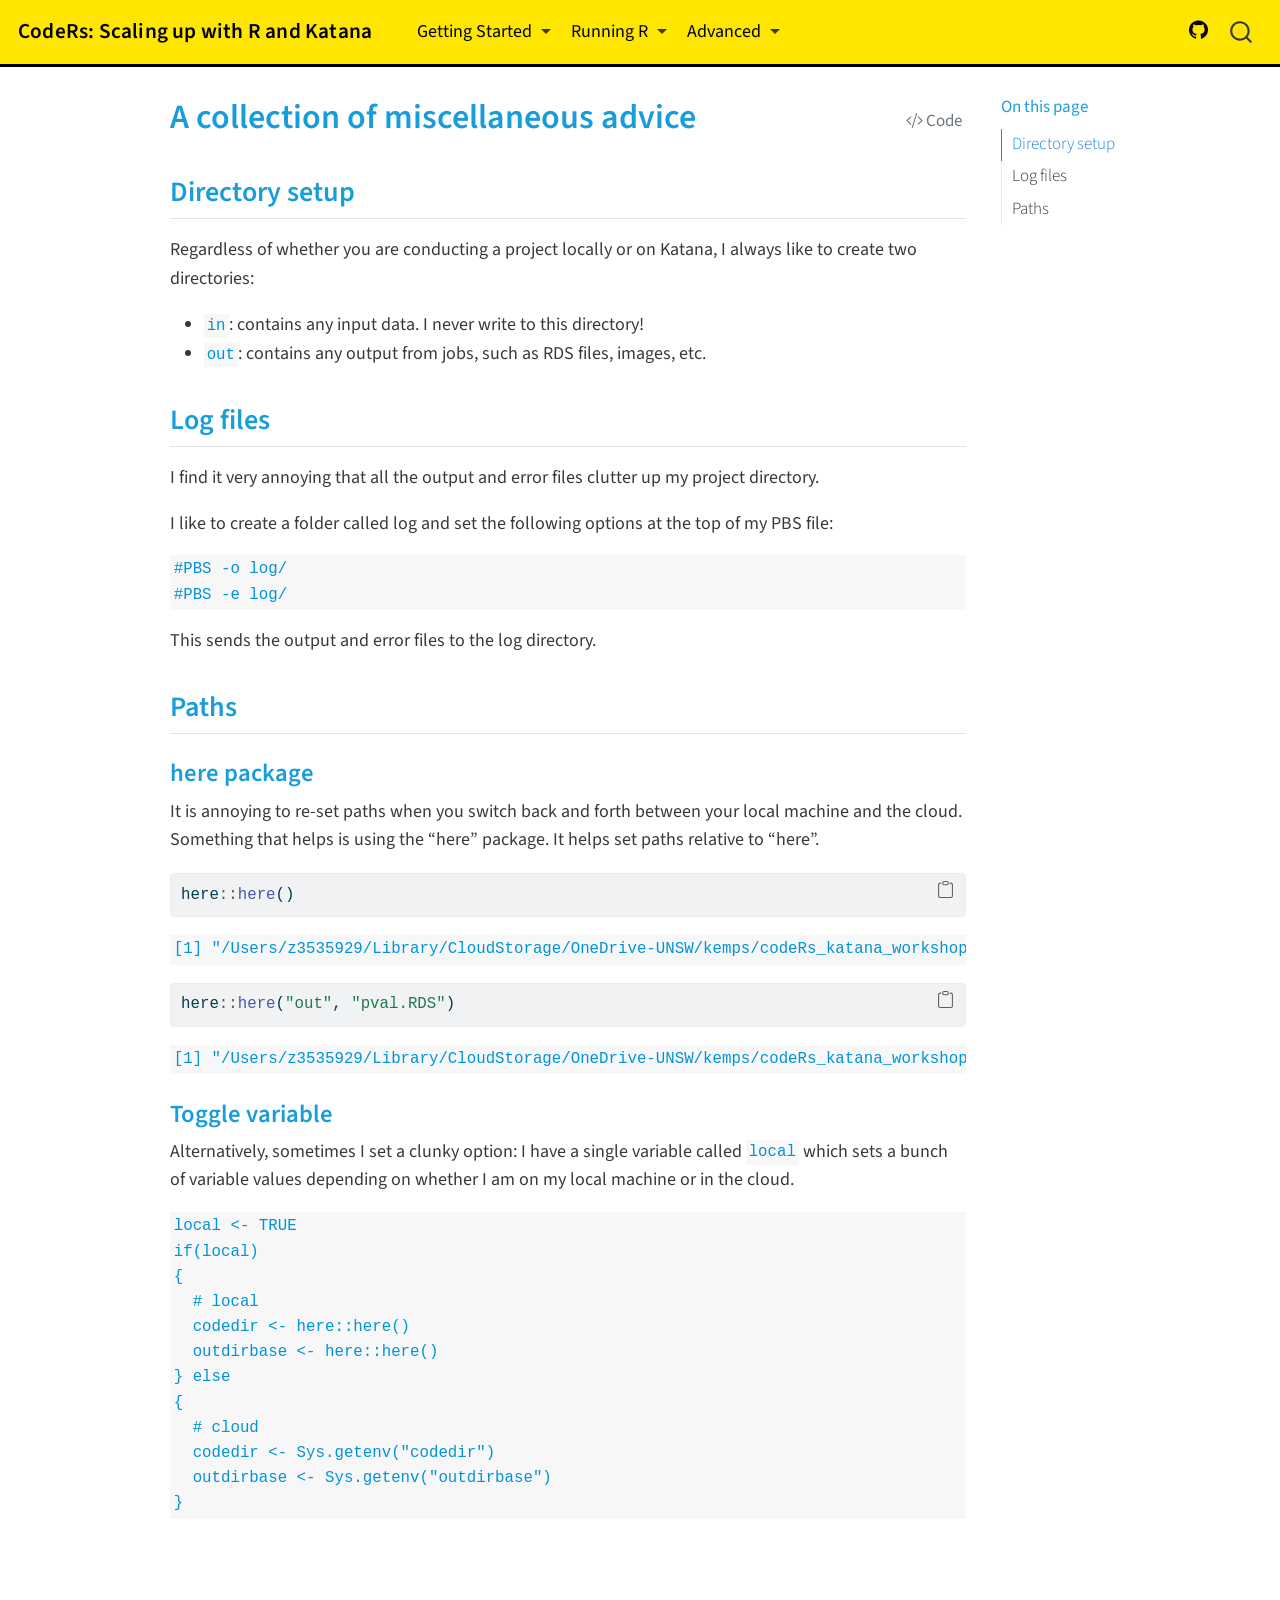
==== docs/advanced/advice.html @ c66d455f "update html pages" ====
<!DOCTYPE html>
<html xmlns="http://www.w3.org/1999/xhtml" lang="en" xml:lang="en"><head>

<meta charset="utf-8">
<meta name="generator" content="quarto-1.3.450">

<meta name="viewport" content="width=device-width, initial-scale=1.0, user-scalable=yes">


<title>CodeRs: Scaling up with R and Katana - A collection of miscellaneous advice</title>
<style>
code{white-space: pre-wrap;}
span.smallcaps{font-variant: small-caps;}
div.columns{display: flex; gap: min(4vw, 1.5em);}
div.column{flex: auto; overflow-x: auto;}
div.hanging-indent{margin-left: 1.5em; text-indent: -1.5em;}
ul.task-list{list-style: none;}
ul.task-list li input[type="checkbox"] {
  width: 0.8em;
  margin: 0 0.8em 0.2em -1em; /* quarto-specific, see https://github.com/quarto-dev/quarto-cli/issues/4556 */ 
  vertical-align: middle;
}
/* CSS for syntax highlighting */
pre > code.sourceCode { white-space: pre; position: relative; }
pre > code.sourceCode > span { display: inline-block; line-height: 1.25; }
pre > code.sourceCode > span:empty { height: 1.2em; }
.sourceCode { overflow: visible; }
code.sourceCode > span { color: inherit; text-decoration: inherit; }
div.sourceCode { margin: 1em 0; }
pre.sourceCode { margin: 0; }
@media screen {
div.sourceCode { overflow: auto; }
}
@media print {
pre > code.sourceCode { white-space: pre-wrap; }
pre > code.sourceCode > span { text-indent: -5em; padding-left: 5em; }
}
pre.numberSource code
  { counter-reset: source-line 0; }
pre.numberSource code > span
  { position: relative; left: -4em; counter-increment: source-line; }
pre.numberSource code > span > a:first-child::before
  { content: counter(source-line);
    position: relative; left: -1em; text-align: right; vertical-align: baseline;
    border: none; display: inline-block;
    -webkit-touch-callout: none; -webkit-user-select: none;
    -khtml-user-select: none; -moz-user-select: none;
    -ms-user-select: none; user-select: none;
    padding: 0 4px; width: 4em;
  }
pre.numberSource { margin-left: 3em;  padding-left: 4px; }
div.sourceCode
  {   }
@media screen {
pre > code.sourceCode > span > a:first-child::before { text-decoration: underline; }
}
</style>


<script src="../site_libs/quarto-nav/quarto-nav.js"></script>
<script src="../site_libs/quarto-nav/headroom.min.js"></script>
<script src="../site_libs/clipboard/clipboard.min.js"></script>
<script src="../site_libs/quarto-search/autocomplete.umd.js"></script>
<script src="../site_libs/quarto-search/fuse.min.js"></script>
<script src="../site_libs/quarto-search/quarto-search.js"></script>
<meta name="quarto:offset" content="../">
<script src="../site_libs/quarto-html/quarto.js"></script>
<script src="../site_libs/quarto-html/popper.min.js"></script>
<script src="../site_libs/quarto-html/tippy.umd.min.js"></script>
<script src="../site_libs/quarto-html/anchor.min.js"></script>
<link href="../site_libs/quarto-html/tippy.css" rel="stylesheet">
<link href="../site_libs/quarto-html/quarto-syntax-highlighting.css" rel="stylesheet" id="quarto-text-highlighting-styles">
<script src="../site_libs/bootstrap/bootstrap.min.js"></script>
<link href="../site_libs/bootstrap/bootstrap-icons.css" rel="stylesheet">
<link href="../site_libs/bootstrap/bootstrap.min.css" rel="stylesheet" id="quarto-bootstrap" data-mode="light">
<script id="quarto-search-options" type="application/json">{
  "location": "navbar",
  "copy-button": false,
  "collapse-after": 3,
  "panel-placement": "end",
  "type": "overlay",
  "limit": 20,
  "language": {
    "search-no-results-text": "No results",
    "search-matching-documents-text": "matching documents",
    "search-copy-link-title": "Copy link to search",
    "search-hide-matches-text": "Hide additional matches",
    "search-more-match-text": "more match in this document",
    "search-more-matches-text": "more matches in this document",
    "search-clear-button-title": "Clear",
    "search-detached-cancel-button-title": "Cancel",
    "search-submit-button-title": "Submit",
    "search-label": "Search"
  }
}</script>


<link rel="stylesheet" href="../styles.css">
</head>

<body class="nav-fixed">

<div id="quarto-search-results"></div>
  <header id="quarto-header" class="headroom fixed-top">
    <nav class="navbar navbar-expand-lg navbar-dark ">
      <div class="navbar-container container-fluid">
      <div class="navbar-brand-container">
    <a class="navbar-brand" href="../index.html">
    <span class="navbar-title">CodeRs: Scaling up with R and Katana</span>
    </a>
  </div>
            <div id="quarto-search" class="" title="Search"></div>
          <button class="navbar-toggler" type="button" data-bs-toggle="collapse" data-bs-target="#navbarCollapse" aria-controls="navbarCollapse" aria-expanded="false" aria-label="Toggle navigation" onclick="if (window.quartoToggleHeadroom) { window.quartoToggleHeadroom(); }">
  <span class="navbar-toggler-icon"></span>
</button>
          <div class="collapse navbar-collapse" id="navbarCollapse">
            <ul class="navbar-nav navbar-nav-scroll me-auto">
  <li class="nav-item dropdown ">
    <a class="nav-link dropdown-toggle" href="#" id="nav-menu-getting-started" role="button" data-bs-toggle="dropdown" aria-expanded="false" rel="" target="">
 <span class="menu-text">Getting Started</span>
    </a>
    <ul class="dropdown-menu" aria-labelledby="nav-menu-getting-started">    
        <li>
    <a class="dropdown-item" href="../getting_started/login.html" rel="" target="">
 <span class="dropdown-text">Logging in</span></a>
  </li>  
        <li>
    <a class="dropdown-item" href="../getting_started/commands.html" rel="" target="">
 <span class="dropdown-text">Shell commands</span></a>
  </li>  
        <li>
    <a class="dropdown-item" href="../getting_started/transfer.html" rel="" target="">
 <span class="dropdown-text">Transferring files</span></a>
  </li>  
    </ul>
  </li>
  <li class="nav-item dropdown ">
    <a class="nav-link dropdown-toggle" href="#" id="nav-menu-running-r" role="button" data-bs-toggle="dropdown" aria-expanded="false" rel="" target="">
 <span class="menu-text">Running R</span>
    </a>
    <ul class="dropdown-menu" aria-labelledby="nav-menu-running-r">    
        <li>
    <a class="dropdown-item" href="../running_r/interactive.html" rel="" target="">
 <span class="dropdown-text">Interactive R session</span></a>
  </li>  
        <li>
    <a class="dropdown-item" href="../running_r/job.html" rel="" target="">
 <span class="dropdown-text">Running a job</span></a>
  </li>  
    </ul>
  </li>
  <li class="nav-item dropdown ">
    <a class="nav-link dropdown-toggle" href="#" id="nav-menu-advanced" role="button" data-bs-toggle="dropdown" aria-expanded="false" rel="" target="">
 <span class="menu-text">Advanced</span>
    </a>
    <ul class="dropdown-menu" aria-labelledby="nav-menu-advanced">    
        <li>
    <a class="dropdown-item" href="../advanced/environment.html" rel="" target="">
 <span class="dropdown-text">Passing values</span></a>
  </li>  
        <li>
    <a class="dropdown-item" href="../advanced/loops.html" rel="" target="">
 <span class="dropdown-text">Loops</span></a>
  </li>  
    </ul>
  </li>
</ul>
            <ul class="navbar-nav navbar-nav-scroll ms-auto">
  <li class="nav-item compact">
    <a class="nav-link" href="https://github.com/kristenbhunter/codeRs_katana_workshop" rel="" target=""><i class="bi bi-github" role="img" aria-label="GitHub">
</i> 
 <span class="menu-text"></span></a>
  </li>  
</ul>
            <div class="quarto-navbar-tools">
</div>
          </div> <!-- /navcollapse -->
      </div> <!-- /container-fluid -->
    </nav>
</header>
<!-- content -->
<div id="quarto-content" class="quarto-container page-columns page-rows-contents page-layout-article page-navbar">
<!-- sidebar -->
<!-- margin-sidebar -->
    <div id="quarto-margin-sidebar" class="sidebar margin-sidebar">
        <nav id="TOC" role="doc-toc" class="toc-active">
    <h2 id="toc-title">On this page</h2>
   
  <ul>
  <li><a href="#directory-setup" id="toc-directory-setup" class="nav-link active" data-scroll-target="#directory-setup">Directory setup</a></li>
  <li><a href="#log-files" id="toc-log-files" class="nav-link" data-scroll-target="#log-files">Log files</a></li>
  <li><a href="#paths" id="toc-paths" class="nav-link" data-scroll-target="#paths">Paths</a>
  <ul class="collapse">
  <li><a href="#here-package" id="toc-here-package" class="nav-link" data-scroll-target="#here-package">here package</a></li>
  <li><a href="#toggle-variable" id="toc-toggle-variable" class="nav-link" data-scroll-target="#toggle-variable">Toggle variable</a></li>
  </ul></li>
  </ul>
</nav>
    </div>
<!-- main -->
<main class="content" id="quarto-document-content">

<header id="title-block-header" class="quarto-title-block default">
<div class="quarto-title">
<div class="quarto-title-block"><div><h1 class="title">A collection of miscellaneous advice</h1><button type="button" class="btn code-tools-button" id="quarto-code-tools-source"><i class="bi"></i> Code</button></div></div>
</div>



<div class="quarto-title-meta">

    
  
    
  </div>
  

</header>

<section id="directory-setup" class="level2">
<h2 class="anchored" data-anchor-id="directory-setup">Directory setup</h2>
<p>Regardless of whether you are conducting a project locally or on Katana, I always like to create two directories:</p>
<ul>
<li><code>in</code>: contains any input data. I never write to this directory!</li>
<li><code>out</code>: contains any output from jobs, such as RDS files, images, etc.</li>
</ul>
</section>
<section id="log-files" class="level2">
<h2 class="anchored" data-anchor-id="log-files">Log files</h2>
<p>I find it very annoying that all the output and error files clutter up my project directory.</p>
<p>I like to create a folder called log and set the following options at the top of my PBS file:</p>
<pre><code>#PBS -o log/
#PBS -e log/</code></pre>
<p>This sends the output and error files to the log directory.</p>
</section>
<section id="paths" class="level2">
<h2 class="anchored" data-anchor-id="paths">Paths</h2>
<section id="here-package" class="level3">
<h3 class="anchored" data-anchor-id="here-package">here package</h3>
<p>It is annoying to re-set paths when you switch back and forth between your local machine and the cloud. Something that helps is using the “here” package. It helps set paths relative to “here”.</p>
<div class="cell">
<div class="sourceCode cell-code" id="cb2"><pre class="sourceCode r code-with-copy"><code class="sourceCode r"><span id="cb2-1"><a href="#cb2-1" aria-hidden="true" tabindex="-1"></a>here<span class="sc">::</span><span class="fu">here</span>()</span></code><button title="Copy to Clipboard" class="code-copy-button"><i class="bi"></i></button></pre></div>
<div class="cell-output cell-output-stdout">
<pre><code>[1] "/Users/z3535929/Library/CloudStorage/OneDrive-UNSW/kemps/codeRs_katana_workshop"</code></pre>
</div>
</div>
<div class="cell">
<div class="sourceCode cell-code" id="cb4"><pre class="sourceCode r code-with-copy"><code class="sourceCode r"><span id="cb4-1"><a href="#cb4-1" aria-hidden="true" tabindex="-1"></a>here<span class="sc">::</span><span class="fu">here</span>(<span class="st">"out"</span>, <span class="st">"pval.RDS"</span>)</span></code><button title="Copy to Clipboard" class="code-copy-button"><i class="bi"></i></button></pre></div>
<div class="cell-output cell-output-stdout">
<pre><code>[1] "/Users/z3535929/Library/CloudStorage/OneDrive-UNSW/kemps/codeRs_katana_workshop/out/pval.RDS"</code></pre>
</div>
</div>
</section>
<section id="toggle-variable" class="level3">
<h3 class="anchored" data-anchor-id="toggle-variable">Toggle variable</h3>
<p>Alternatively, sometimes I set a clunky option: I have a single variable called <code>local</code> which sets a bunch of variable values depending on whether I am on my local machine or in the cloud.</p>
<pre><code>local &lt;- TRUE
if(local)
{
  # local
  codedir &lt;- here::here()
  outdirbase &lt;- here::here()
} else
{
  # cloud
  codedir &lt;- Sys.getenv("codedir")
  outdirbase &lt;- Sys.getenv("outdirbase")
}</code></pre>


<!-- -->

</section>
</section>

</main> <!-- /main -->
<script id="quarto-html-after-body" type="application/javascript">
window.document.addEventListener("DOMContentLoaded", function (event) {
  const toggleBodyColorMode = (bsSheetEl) => {
    const mode = bsSheetEl.getAttribute("data-mode");
    const bodyEl = window.document.querySelector("body");
    if (mode === "dark") {
      bodyEl.classList.add("quarto-dark");
      bodyEl.classList.remove("quarto-light");
    } else {
      bodyEl.classList.add("quarto-light");
      bodyEl.classList.remove("quarto-dark");
    }
  }
  const toggleBodyColorPrimary = () => {
    const bsSheetEl = window.document.querySelector("link#quarto-bootstrap");
    if (bsSheetEl) {
      toggleBodyColorMode(bsSheetEl);
    }
  }
  toggleBodyColorPrimary();  
  const icon = "";
  const anchorJS = new window.AnchorJS();
  anchorJS.options = {
    placement: 'right',
    icon: icon
  };
  anchorJS.add('.anchored');
  const isCodeAnnotation = (el) => {
    for (const clz of el.classList) {
      if (clz.startsWith('code-annotation-')) {                     
        return true;
      }
    }
    return false;
  }
  const clipboard = new window.ClipboardJS('.code-copy-button', {
    text: function(trigger) {
      const codeEl = trigger.previousElementSibling.cloneNode(true);
      for (const childEl of codeEl.children) {
        if (isCodeAnnotation(childEl)) {
          childEl.remove();
        }
      }
      return codeEl.innerText;
    }
  });
  clipboard.on('success', function(e) {
    // button target
    const button = e.trigger;
    // don't keep focus
    button.blur();
    // flash "checked"
    button.classList.add('code-copy-button-checked');
    var currentTitle = button.getAttribute("title");
    button.setAttribute("title", "Copied!");
    let tooltip;
    if (window.bootstrap) {
      button.setAttribute("data-bs-toggle", "tooltip");
      button.setAttribute("data-bs-placement", "left");
      button.setAttribute("data-bs-title", "Copied!");
      tooltip = new bootstrap.Tooltip(button, 
        { trigger: "manual", 
          customClass: "code-copy-button-tooltip",
          offset: [0, -8]});
      tooltip.show();    
    }
    setTimeout(function() {
      if (tooltip) {
        tooltip.hide();
        button.removeAttribute("data-bs-title");
        button.removeAttribute("data-bs-toggle");
        button.removeAttribute("data-bs-placement");
      }
      button.setAttribute("title", currentTitle);
      button.classList.remove('code-copy-button-checked');
    }, 1000);
    // clear code selection
    e.clearSelection();
  });
  const viewSource = window.document.getElementById('quarto-view-source') ||
                     window.document.getElementById('quarto-code-tools-source');
  if (viewSource) {
    const sourceUrl = viewSource.getAttribute("data-quarto-source-url");
    viewSource.addEventListener("click", function(e) {
      if (sourceUrl) {
        // rstudio viewer pane
        if (/\bcapabilities=\b/.test(window.location)) {
          window.open(sourceUrl);
        } else {
          window.location.href = sourceUrl;
        }
      } else {
        const modal = new bootstrap.Modal(document.getElementById('quarto-embedded-source-code-modal'));
        modal.show();
      }
      return false;
    });
  }
  function toggleCodeHandler(show) {
    return function(e) {
      const detailsSrc = window.document.querySelectorAll(".cell > details > .sourceCode");
      for (let i=0; i<detailsSrc.length; i++) {
        const details = detailsSrc[i].parentElement;
        if (show) {
          details.open = true;
        } else {
          details.removeAttribute("open");
        }
      }
      const cellCodeDivs = window.document.querySelectorAll(".cell > .sourceCode");
      const fromCls = show ? "hidden" : "unhidden";
      const toCls = show ? "unhidden" : "hidden";
      for (let i=0; i<cellCodeDivs.length; i++) {
        const codeDiv = cellCodeDivs[i];
        if (codeDiv.classList.contains(fromCls)) {
          codeDiv.classList.remove(fromCls);
          codeDiv.classList.add(toCls);
        } 
      }
      return false;
    }
  }
  const hideAllCode = window.document.getElementById("quarto-hide-all-code");
  if (hideAllCode) {
    hideAllCode.addEventListener("click", toggleCodeHandler(false));
  }
  const showAllCode = window.document.getElementById("quarto-show-all-code");
  if (showAllCode) {
    showAllCode.addEventListener("click", toggleCodeHandler(true));
  }
  function tippyHover(el, contentFn) {
    const config = {
      allowHTML: true,
      content: contentFn,
      maxWidth: 500,
      delay: 100,
      arrow: false,
      appendTo: function(el) {
          return el.parentElement;
      },
      interactive: true,
      interactiveBorder: 10,
      theme: 'quarto',
      placement: 'bottom-start'
    };
    window.tippy(el, config); 
  }
  const noterefs = window.document.querySelectorAll('a[role="doc-noteref"]');
  for (var i=0; i<noterefs.length; i++) {
    const ref = noterefs[i];
    tippyHover(ref, function() {
      // use id or data attribute instead here
      let href = ref.getAttribute('data-footnote-href') || ref.getAttribute('href');
      try { href = new URL(href).hash; } catch {}
      const id = href.replace(/^#\/?/, "");
      const note = window.document.getElementById(id);
      return note.innerHTML;
    });
  }
      let selectedAnnoteEl;
      const selectorForAnnotation = ( cell, annotation) => {
        let cellAttr = 'data-code-cell="' + cell + '"';
        let lineAttr = 'data-code-annotation="' +  annotation + '"';
        const selector = 'span[' + cellAttr + '][' + lineAttr + ']';
        return selector;
      }
      const selectCodeLines = (annoteEl) => {
        const doc = window.document;
        const targetCell = annoteEl.getAttribute("data-target-cell");
        const targetAnnotation = annoteEl.getAttribute("data-target-annotation");
        const annoteSpan = window.document.querySelector(selectorForAnnotation(targetCell, targetAnnotation));
        const lines = annoteSpan.getAttribute("data-code-lines").split(",");
        const lineIds = lines.map((line) => {
          return targetCell + "-" + line;
        })
        let top = null;
        let height = null;
        let parent = null;
        if (lineIds.length > 0) {
            //compute the position of the single el (top and bottom and make a div)
            const el = window.document.getElementById(lineIds[0]);
            top = el.offsetTop;
            height = el.offsetHeight;
            parent = el.parentElement.parentElement;
          if (lineIds.length > 1) {
            const lastEl = window.document.getElementById(lineIds[lineIds.length - 1]);
            const bottom = lastEl.offsetTop + lastEl.offsetHeight;
            height = bottom - top;
          }
          if (top !== null && height !== null && parent !== null) {
            // cook up a div (if necessary) and position it 
            let div = window.document.getElementById("code-annotation-line-highlight");
            if (div === null) {
              div = window.document.createElement("div");
              div.setAttribute("id", "code-annotation-line-highlight");
              div.style.position = 'absolute';
              parent.appendChild(div);
            }
            div.style.top = top - 2 + "px";
            div.style.height = height + 4 + "px";
            let gutterDiv = window.document.getElementById("code-annotation-line-highlight-gutter");
            if (gutterDiv === null) {
              gutterDiv = window.document.createElement("div");
              gutterDiv.setAttribute("id", "code-annotation-line-highlight-gutter");
              gutterDiv.style.position = 'absolute';
              const codeCell = window.document.getElementById(targetCell);
              const gutter = codeCell.querySelector('.code-annotation-gutter');
              gutter.appendChild(gutterDiv);
            }
            gutterDiv.style.top = top - 2 + "px";
            gutterDiv.style.height = height + 4 + "px";
          }
          selectedAnnoteEl = annoteEl;
        }
      };
      const unselectCodeLines = () => {
        const elementsIds = ["code-annotation-line-highlight", "code-annotation-line-highlight-gutter"];
        elementsIds.forEach((elId) => {
          const div = window.document.getElementById(elId);
          if (div) {
            div.remove();
          }
        });
        selectedAnnoteEl = undefined;
      };
      // Attach click handler to the DT
      const annoteDls = window.document.querySelectorAll('dt[data-target-cell]');
      for (const annoteDlNode of annoteDls) {
        annoteDlNode.addEventListener('click', (event) => {
          const clickedEl = event.target;
          if (clickedEl !== selectedAnnoteEl) {
            unselectCodeLines();
            const activeEl = window.document.querySelector('dt[data-target-cell].code-annotation-active');
            if (activeEl) {
              activeEl.classList.remove('code-annotation-active');
            }
            selectCodeLines(clickedEl);
            clickedEl.classList.add('code-annotation-active');
          } else {
            // Unselect the line
            unselectCodeLines();
            clickedEl.classList.remove('code-annotation-active');
          }
        });
      }
  const findCites = (el) => {
    const parentEl = el.parentElement;
    if (parentEl) {
      const cites = parentEl.dataset.cites;
      if (cites) {
        return {
          el,
          cites: cites.split(' ')
        };
      } else {
        return findCites(el.parentElement)
      }
    } else {
      return undefined;
    }
  };
  var bibliorefs = window.document.querySelectorAll('a[role="doc-biblioref"]');
  for (var i=0; i<bibliorefs.length; i++) {
    const ref = bibliorefs[i];
    const citeInfo = findCites(ref);
    if (citeInfo) {
      tippyHover(citeInfo.el, function() {
        var popup = window.document.createElement('div');
        citeInfo.cites.forEach(function(cite) {
          var citeDiv = window.document.createElement('div');
          citeDiv.classList.add('hanging-indent');
          citeDiv.classList.add('csl-entry');
          var biblioDiv = window.document.getElementById('ref-' + cite);
          if (biblioDiv) {
            citeDiv.innerHTML = biblioDiv.innerHTML;
          }
          popup.appendChild(citeDiv);
        });
        return popup.innerHTML;
      });
    }
  }
});
</script><div class="modal fade" id="quarto-embedded-source-code-modal" tabindex="-1" aria-labelledby="quarto-embedded-source-code-modal-label" aria-hidden="true"><div class="modal-dialog modal-dialog-scrollable"><div class="modal-content"><div class="modal-header"><h5 class="modal-title" id="quarto-embedded-source-code-modal-label">Source Code</h5><button class="btn-close" data-bs-dismiss="modal"></button></div><div class="modal-body"><div class="">
<div class="sourceCode" id="cb7" data-shortcodes="false"><pre class="sourceCode markdown code-with-copy"><code class="sourceCode markdown"><span id="cb7-1"><a href="#cb7-1" aria-hidden="true" tabindex="-1"></a><span class="co">---</span></span>
<span id="cb7-2"><a href="#cb7-2" aria-hidden="true" tabindex="-1"></a><span class="an">title:</span><span class="co"> "A collection of miscellaneous advice"</span></span>
<span id="cb7-3"><a href="#cb7-3" aria-hidden="true" tabindex="-1"></a><span class="co">---</span></span>
<span id="cb7-4"><a href="#cb7-4" aria-hidden="true" tabindex="-1"></a></span>
<span id="cb7-5"><a href="#cb7-5" aria-hidden="true" tabindex="-1"></a><span class="fu">## Directory setup</span></span>
<span id="cb7-6"><a href="#cb7-6" aria-hidden="true" tabindex="-1"></a></span>
<span id="cb7-7"><a href="#cb7-7" aria-hidden="true" tabindex="-1"></a>Regardless of whether you are conducting a project locally or on Katana, I always like to create two directories:</span>
<span id="cb7-8"><a href="#cb7-8" aria-hidden="true" tabindex="-1"></a></span>
<span id="cb7-9"><a href="#cb7-9" aria-hidden="true" tabindex="-1"></a><span class="ss">- </span><span class="in">`in`</span>: contains any input data. I never write to this directory!</span>
<span id="cb7-10"><a href="#cb7-10" aria-hidden="true" tabindex="-1"></a><span class="ss">- </span><span class="in">`out`</span>: contains any output from jobs, such as RDS files, images, etc. </span>
<span id="cb7-11"><a href="#cb7-11" aria-hidden="true" tabindex="-1"></a></span>
<span id="cb7-12"><a href="#cb7-12" aria-hidden="true" tabindex="-1"></a><span class="fu">## Log files</span></span>
<span id="cb7-13"><a href="#cb7-13" aria-hidden="true" tabindex="-1"></a></span>
<span id="cb7-14"><a href="#cb7-14" aria-hidden="true" tabindex="-1"></a>I find it very annoying that all the output and error files clutter up my project directory.</span>
<span id="cb7-15"><a href="#cb7-15" aria-hidden="true" tabindex="-1"></a></span>
<span id="cb7-16"><a href="#cb7-16" aria-hidden="true" tabindex="-1"></a>I like to create a folder called log and set the following options at the top of my PBS file:</span>
<span id="cb7-17"><a href="#cb7-17" aria-hidden="true" tabindex="-1"></a></span>
<span id="cb7-18"><a href="#cb7-18" aria-hidden="true" tabindex="-1"></a><span class="in">```</span></span>
<span id="cb7-19"><a href="#cb7-19" aria-hidden="true" tabindex="-1"></a><span class="in">#PBS -o log/</span></span>
<span id="cb7-20"><a href="#cb7-20" aria-hidden="true" tabindex="-1"></a><span class="in">#PBS -e log/</span></span>
<span id="cb7-21"><a href="#cb7-21" aria-hidden="true" tabindex="-1"></a><span class="in">```</span></span>
<span id="cb7-22"><a href="#cb7-22" aria-hidden="true" tabindex="-1"></a></span>
<span id="cb7-23"><a href="#cb7-23" aria-hidden="true" tabindex="-1"></a>This sends the output and error files to the log directory.</span>
<span id="cb7-24"><a href="#cb7-24" aria-hidden="true" tabindex="-1"></a></span>
<span id="cb7-25"><a href="#cb7-25" aria-hidden="true" tabindex="-1"></a><span class="fu">## Paths</span></span>
<span id="cb7-26"><a href="#cb7-26" aria-hidden="true" tabindex="-1"></a></span>
<span id="cb7-27"><a href="#cb7-27" aria-hidden="true" tabindex="-1"></a><span class="fu">### here package</span></span>
<span id="cb7-28"><a href="#cb7-28" aria-hidden="true" tabindex="-1"></a></span>
<span id="cb7-29"><a href="#cb7-29" aria-hidden="true" tabindex="-1"></a>It is annoying to re-set paths when you switch back and forth between your local machine and the cloud. Something that helps is using the "here" package. It helps set paths relative to "here".</span>
<span id="cb7-30"><a href="#cb7-30" aria-hidden="true" tabindex="-1"></a></span>
<span id="cb7-33"><a href="#cb7-33" aria-hidden="true" tabindex="-1"></a><span class="in">```{r}</span></span>
<span id="cb7-34"><a href="#cb7-34" aria-hidden="true" tabindex="-1"></a>here<span class="sc">::</span><span class="fu">here</span>()</span>
<span id="cb7-35"><a href="#cb7-35" aria-hidden="true" tabindex="-1"></a><span class="in">```</span></span>
<span id="cb7-36"><a href="#cb7-36" aria-hidden="true" tabindex="-1"></a></span>
<span id="cb7-39"><a href="#cb7-39" aria-hidden="true" tabindex="-1"></a><span class="in">```{r}</span></span>
<span id="cb7-40"><a href="#cb7-40" aria-hidden="true" tabindex="-1"></a>here<span class="sc">::</span><span class="fu">here</span>(<span class="st">"out"</span>, <span class="st">"pval.RDS"</span>)</span>
<span id="cb7-41"><a href="#cb7-41" aria-hidden="true" tabindex="-1"></a><span class="in">```</span></span>
<span id="cb7-42"><a href="#cb7-42" aria-hidden="true" tabindex="-1"></a></span>
<span id="cb7-43"><a href="#cb7-43" aria-hidden="true" tabindex="-1"></a><span class="fu">### Toggle variable</span></span>
<span id="cb7-44"><a href="#cb7-44" aria-hidden="true" tabindex="-1"></a></span>
<span id="cb7-45"><a href="#cb7-45" aria-hidden="true" tabindex="-1"></a>Alternatively, sometimes I set a clunky option: I have a single variable called <span class="in">`local`</span> which sets a bunch of variable values depending on whether I am on my local machine or in the cloud.</span>
<span id="cb7-46"><a href="#cb7-46" aria-hidden="true" tabindex="-1"></a></span>
<span id="cb7-47"><a href="#cb7-47" aria-hidden="true" tabindex="-1"></a><span class="in">```</span></span>
<span id="cb7-48"><a href="#cb7-48" aria-hidden="true" tabindex="-1"></a><span class="in">local &lt;- TRUE</span></span>
<span id="cb7-49"><a href="#cb7-49" aria-hidden="true" tabindex="-1"></a><span class="in">if(local)</span></span>
<span id="cb7-50"><a href="#cb7-50" aria-hidden="true" tabindex="-1"></a><span class="in">{</span></span>
<span id="cb7-51"><a href="#cb7-51" aria-hidden="true" tabindex="-1"></a><span class="in">  # local</span></span>
<span id="cb7-52"><a href="#cb7-52" aria-hidden="true" tabindex="-1"></a><span class="in">  codedir &lt;- here::here()</span></span>
<span id="cb7-53"><a href="#cb7-53" aria-hidden="true" tabindex="-1"></a><span class="in">  outdirbase &lt;- here::here()</span></span>
<span id="cb7-54"><a href="#cb7-54" aria-hidden="true" tabindex="-1"></a><span class="in">} else</span></span>
<span id="cb7-55"><a href="#cb7-55" aria-hidden="true" tabindex="-1"></a><span class="in">{</span></span>
<span id="cb7-56"><a href="#cb7-56" aria-hidden="true" tabindex="-1"></a><span class="in">  # cloud</span></span>
<span id="cb7-57"><a href="#cb7-57" aria-hidden="true" tabindex="-1"></a><span class="in">  codedir &lt;- Sys.getenv("codedir")</span></span>
<span id="cb7-58"><a href="#cb7-58" aria-hidden="true" tabindex="-1"></a><span class="in">  outdirbase &lt;- Sys.getenv("outdirbase")</span></span>
<span id="cb7-59"><a href="#cb7-59" aria-hidden="true" tabindex="-1"></a><span class="in">}</span></span>
<span id="cb7-60"><a href="#cb7-60" aria-hidden="true" tabindex="-1"></a><span class="in">```</span></span>
</code><button title="Copy to Clipboard" class="code-copy-button"><i class="bi"></i></button></pre></div>
</div></div></div></div></div>
</div> <!-- /content -->



</body></html>
---- docs/site_libs/quarto-html/tippy.css ----
.tippy-box[data-animation=fade][data-state=hidden]{opacity:0}[data-tippy-root]{max-width:calc(100vw - 10px)}.tippy-box{position:relative;background-color:#333;color:#fff;border-radius:4px;font-size:14px;line-height:1.4;white-space:normal;outline:0;transition-property:transform,visibility,opacity}.tippy-box[data-placement^=top]>.tippy-arrow{bottom:0}.tippy-box[data-placement^=top]>.tippy-arrow:before{bottom:-7px;left:0;border-width:8px 8px 0;border-top-color:initial;transform-origin:center top}.tippy-box[data-placement^=bottom]>.tippy-arrow{top:0}.tippy-box[data-placement^=bottom]>.tippy-arrow:before{top:-7px;left:0;border-width:0 8px 8px;border-bottom-color:initial;transform-origin:center bottom}.tippy-box[data-placement^=left]>.tippy-arrow{right:0}.tippy-box[data-placement^=left]>.tippy-arrow:before{border-width:8px 0 8px 8px;border-left-color:initial;right:-7px;transform-origin:center left}.tippy-box[data-placement^=right]>.tippy-arrow{left:0}.tippy-box[data-placement^=right]>.tippy-arrow:before{left:-7px;border-width:8px 8px 8px 0;border-right-color:initial;transform-origin:center right}.tippy-box[data-inertia][data-state=visible]{transition-timing-function:cubic-bezier(.54,1.5,.38,1.11)}.tippy-arrow{width:16px;height:16px;color:#333}.tippy-arrow:before{content:"";position:absolute;border-color:transparent;border-style:solid}.tippy-content{position:relative;padding:5px 9px;z-index:1}
---- docs/site_libs/quarto-html/quarto-syntax-highlighting.css ----
/* quarto syntax highlight colors */
:root {
  --quarto-hl-ot-color: #003B4F;
  --quarto-hl-at-color: #657422;
  --quarto-hl-ss-color: #20794D;
  --quarto-hl-an-color: #5E5E5E;
  --quarto-hl-fu-color: #4758AB;
  --quarto-hl-st-color: #20794D;
  --quarto-hl-cf-color: #003B4F;
  --quarto-hl-op-color: #5E5E5E;
  --quarto-hl-er-color: #AD0000;
  --quarto-hl-bn-color: #AD0000;
  --quarto-hl-al-color: #AD0000;
  --quarto-hl-va-color: #111111;
  --quarto-hl-bu-color: inherit;
  --quarto-hl-ex-color: inherit;
  --quarto-hl-pp-color: #AD0000;
  --quarto-hl-in-color: #5E5E5E;
  --quarto-hl-vs-color: #20794D;
  --quarto-hl-wa-color: #5E5E5E;
  --quarto-hl-do-color: #5E5E5E;
  --quarto-hl-im-color: #00769E;
  --quarto-hl-ch-color: #20794D;
  --quarto-hl-dt-color: #AD0000;
  --quarto-hl-fl-color: #AD0000;
  --quarto-hl-co-color: #5E5E5E;
  --quarto-hl-cv-color: #5E5E5E;
  --quarto-hl-cn-color: #8f5902;
  --quarto-hl-sc-color: #5E5E5E;
  --quarto-hl-dv-color: #AD0000;
  --quarto-hl-kw-color: #003B4F;
}

/* other quarto variables */
:root {
  --quarto-font-monospace: SFMono-Regular, Menlo, Monaco, Consolas, "Liberation Mono", "Courier New", monospace;
}

pre > code.sourceCode > span {
  color: #003B4F;
}

code span {
  color: #003B4F;
}

code.sourceCode > span {
  color: #003B4F;
}

div.sourceCode,
div.sourceCode pre.sourceCode {
  color: #003B4F;
}

code span.ot {
  color: #003B4F;
  font-style: inherit;
}

code span.at {
  color: #657422;
  font-style: inherit;
}

code span.ss {
  color: #20794D;
  font-style: inherit;
}

code span.an {
  color: #5E5E5E;
  font-style: inherit;
}

code span.fu {
  color: #4758AB;
  font-style: inherit;
}

code span.st {
  color: #20794D;
  font-style: inherit;
}

code span.cf {
  color: #003B4F;
  font-style: inherit;
}

code span.op {
  color: #5E5E5E;
  font-style: inherit;
}

code span.er {
  color: #AD0000;
  font-style: inherit;
}

code span.bn {
  color: #AD0000;
  font-style: inherit;
}

code span.al {
  color: #AD0000;
  font-style: inherit;
}

code span.va {
  color: #111111;
  font-style: inherit;
}

code span.bu {
  font-style: inherit;
}

code span.ex {
  font-style: inherit;
}

code span.pp {
  color: #AD0000;
  font-style: inherit;
}

code span.in {
  color: #5E5E5E;
  font-style: inherit;
}

code span.vs {
  color: #20794D;
  font-style: inherit;
}

code span.wa {
  color: #5E5E5E;
  font-style: italic;
}

code span.do {
  color: #5E5E5E;
  font-style: italic;
}

code span.im {
  color: #00769E;
  font-style: inherit;
}

code span.ch {
  color: #20794D;
  font-style: inherit;
}

code span.dt {
  color: #AD0000;
  font-style: inherit;
}

code span.fl {
  color: #AD0000;
  font-style: inherit;
}

code span.co {
  color: #5E5E5E;
  font-style: inherit;
}

code span.cv {
  color: #5E5E5E;
  font-style: italic;
}

code span.cn {
  color: #8f5902;
  font-style: inherit;
}

code span.sc {
  color: #5E5E5E;
  font-style: inherit;
}

code span.dv {
  color: #AD0000;
  font-style: inherit;
}

code span.kw {
  color: #003B4F;
  font-style: inherit;
}

.prevent-inlining {
  content: "</";
}

/*# sourceMappingURL=debc5d5d77c3f9108843748ff7464032.css.map */
---- docs/styles.css ----
/* CodeRs — site styles */

:root {
  --combss-teal:       #0093d8;
  --combss-teal-dark:  #0093d8;
  --combss-teal-soft:  #e6f4f1;
  --combss-ink:        #0093d8;
  --unsw-yellow:       #FFE600;
  --black:             #000000;
  --light-gray:        #F7F7F7;
}

/* Base font size — bumped from Bootstrap default (16px) for talk projection */
body {
  font-size: 18px;
  line-height: 1.6;
}

/* Navbar — teal bar with ink-coloured text (matches headings) */
.navbar {
  background-color: var(--unsw-yellow);
  border-bottom: 3px solid var(--black);
}
.navbar .navbar-brand,
.navbar .nav-link,
.navbar .dropdown-toggle,
.navbar .navbar-toggler {
  color: var(--black) !important;
}
.navbar .navbar-brand {
  font-weight: 600;
  letter-spacing: 0.2px;
}
.navbar .nav-link:hover,
.navbar .dropdown-toggle:hover {
  background-color: rgba(11, 58, 53, 0.08);
  border-radius: 4px;
}
/* Tint the right-side icons (GitHub, search) to match */
.navbar .navbar-nav .nav-link .bi,
.navbar .quarto-navigation-tool .bi {
  color: var(--black);
}

/* Dropdowns inherit the teal accent */
.dropdown-menu .dropdown-item:hover,
.dropdown-menu .dropdown-item:focus {
  background-color: var(--light-gray);
  color: var(--combss-ink);
}

/* Headings — teal-ink for a coherent palette */
h1, h2, h3 {
  color: var(--combss-ink);
}

/* Right-margin sidebar ("On this page", "Other Formats") — match body size */
#quarto-margin-sidebar,
#quarto-margin-sidebar .nav-link,
#quarto-margin-sidebar h2,
#quarto-margin-sidebar .sidebar-section-item,
#quarto-margin-sidebar .quarto-other-formats-link,
#quarto-margin-sidebar .quarto-alternate-formats {
  font-size: 1rem;
  line-height: 1.5;
}

/* Page-nav footer (Previous / Next) — flex with space-between; stacks on phones */
.page-nav {
  display: flex;
  flex-wrap: wrap;
  justify-content: space-between;
  align-items: center;
  gap: 0.8em 3em;
  margin-top: 2.5em;
  padding-top: 1.2em;
  border-top: 1px solid #ddd;
}
.page-nav p {
  margin: 0;
}
.page-nav a {
  color: var(--combss-teal-dark);
  font-weight: 600;
  text-decoration: none;
}
.page-nav a:hover { text-decoration: underline; }
.page-nav .nav-spacer { flex: 1; }
@media (max-width: 480px) {
  .page-nav { flex-direction: column; align-items: stretch; }
  .page-nav .nav-spacer { display: none; }
}

/* Tables */
table {
  border-collapse: collapse;
  margin: 1em 0;
}
table th {
  background: var(--combss-teal-soft);
  text-align: left;
}
table th, table td {
  padding: 0.4em 0.8em;
  border-bottom: 1px solid #ddd;
}

/* Inline code accent */
code {
  color: var(--combss-teal-dark);
}

/* block code */
pre {
  color: var(--combss-teal-dark);
  background: var(--light-gray);
}

/* Venn diagram container — centre and cap width */
.venn-wrap {
  max-width: 560px;
  margin: 4mm auto 1.5em;
  padding-top: 4mm;
}
.venn-wrap svg {
  width: 100%;
  height: auto;
}

/* Combinatorial-counts table on sparse-GLM page —
   pull p closer to Setting, separate k from Subsets */
table.combo-table {
  width: auto;
  margin: 1em auto;
  border-collapse: collapse;
}
table.combo-table th,
table.combo-table td {
  padding: 0.45em 0.7em;
  border-bottom: 1px solid #ddd;
}
table.combo-table th:nth-child(1),
table.combo-table td:nth-child(1) {
  text-align: left;
  padding-right: 1.2em;
}
table.combo-table th:nth-child(2),
table.combo-table td:nth-child(2) {
  text-align: right;
  padding-left: 0.3em;
  padding-right: 1.2em;
}
table.combo-table th:nth-child(3),
table.combo-table td:nth-child(3) {
  text-align: right;
  padding-right: 2.6em;
}
table.combo-table th:nth-child(4),
table.combo-table td:nth-child(4) {
  text-align: left;
}

/* revealjs (kept in case slide pages are added later) */
.reveal h1, .reveal h2 {
  color: var(--combss-ink);
}
.reveal section img {
  border: none;
  box-shadow: none;
}
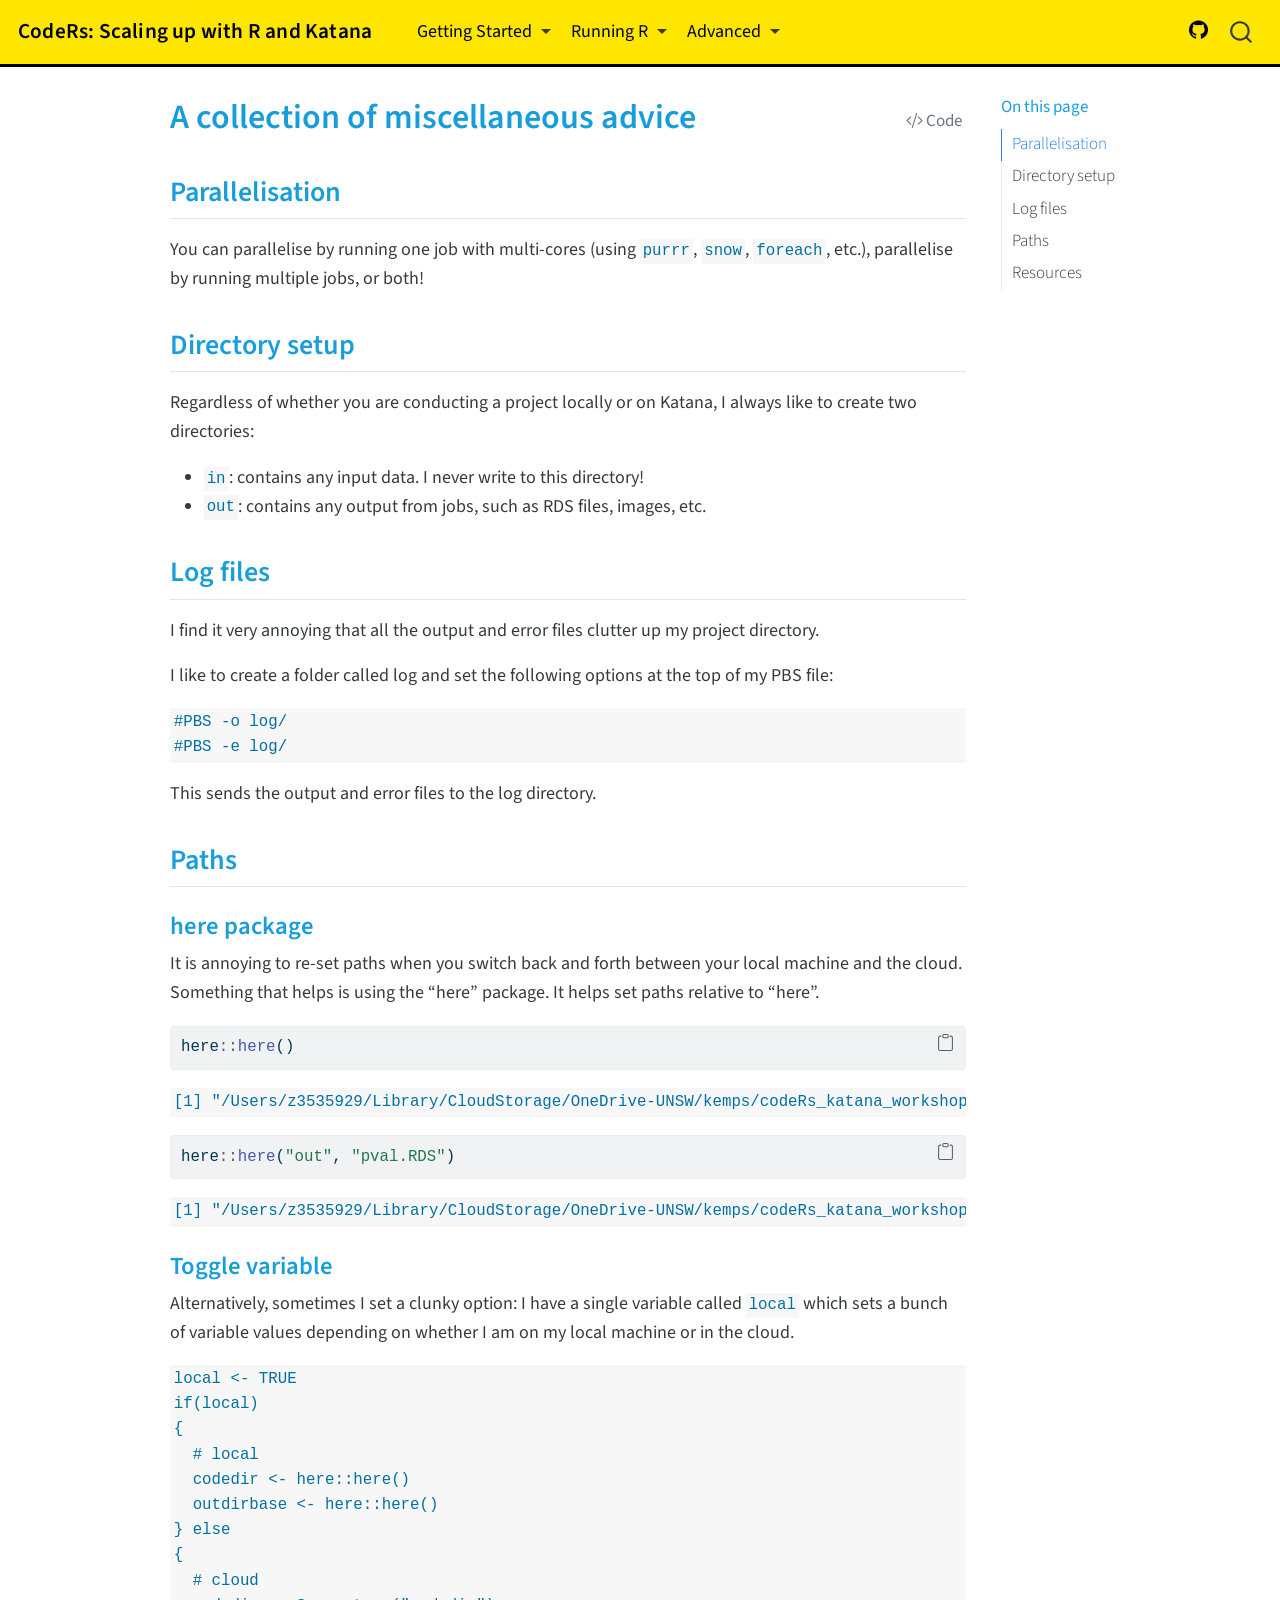
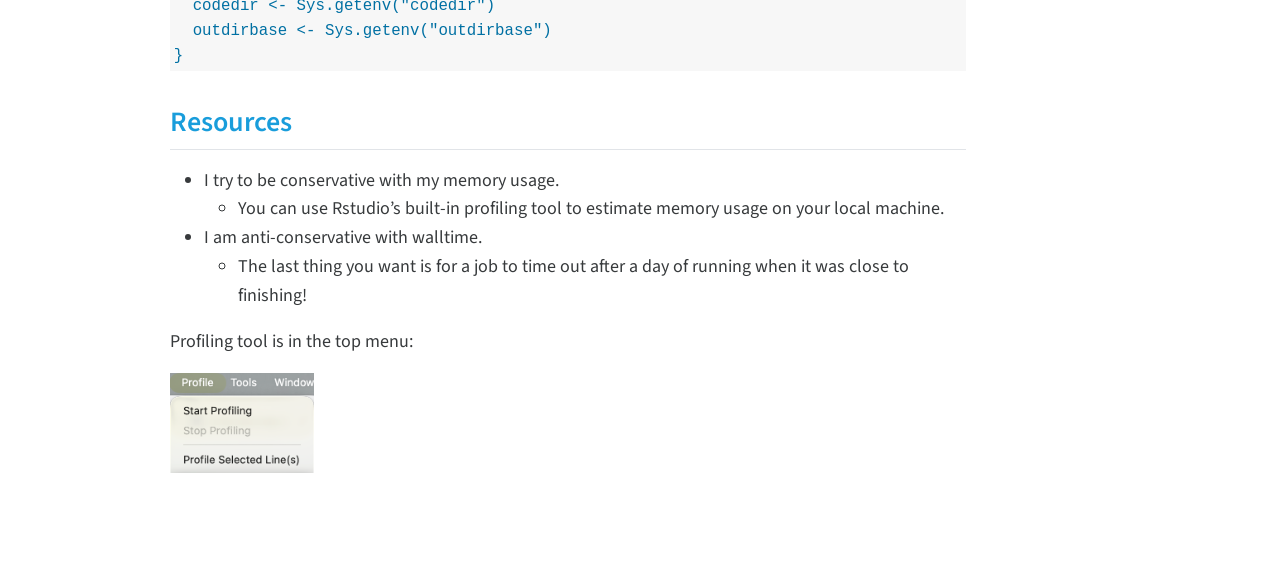
==== commit 12fdbc60: "fix advice tab" ====
--- a/docs/advanced/advice.html
+++ b/docs/advanced/advice.html
@@ -162,6 +162,10 @@
     <a class="dropdown-item" href="../advanced/loops.html" rel="" target="">
  <span class="dropdown-text">Loops</span></a>
   </li>  
+        <li>
+    <a class="dropdown-item" href="../advanced/advice.html" rel="" target="">
+ <span class="dropdown-text">Misc Advice</span></a>
+  </li>  
     </ul>
   </li>
 </ul>
@@ -187,13 +191,15 @@
     <h2 id="toc-title">On this page</h2>
    
   <ul>
-  <li><a href="#directory-setup" id="toc-directory-setup" class="nav-link active" data-scroll-target="#directory-setup">Directory setup</a></li>
+  <li><a href="#parallelisation" id="toc-parallelisation" class="nav-link active" data-scroll-target="#parallelisation">Parallelisation</a></li>
+  <li><a href="#directory-setup" id="toc-directory-setup" class="nav-link" data-scroll-target="#directory-setup">Directory setup</a></li>
   <li><a href="#log-files" id="toc-log-files" class="nav-link" data-scroll-target="#log-files">Log files</a></li>
   <li><a href="#paths" id="toc-paths" class="nav-link" data-scroll-target="#paths">Paths</a>
   <ul class="collapse">
   <li><a href="#here-package" id="toc-here-package" class="nav-link" data-scroll-target="#here-package">here package</a></li>
   <li><a href="#toggle-variable" id="toc-toggle-variable" class="nav-link" data-scroll-target="#toggle-variable">Toggle variable</a></li>
   </ul></li>
+  <li><a href="#resources" id="toc-resources" class="nav-link" data-scroll-target="#resources">Resources</a></li>
   </ul>
 </nav>
     </div>
@@ -217,6 +223,10 @@
 
 </header>
 
+<section id="parallelisation" class="level2">
+<h2 class="anchored" data-anchor-id="parallelisation">Parallelisation</h2>
+<p>You can parallelise by running one job with multi-cores (using <code>purrr</code>, <code>snow</code>, <code>foreach</code>, etc.), parallelise by running multiple jobs, or both!</p>
+</section>
 <section id="directory-setup" class="level2">
 <h2 class="anchored" data-anchor-id="directory-setup">Directory setup</h2>
 <p>Regardless of whether you are conducting a project locally or on Katana, I always like to create two directories:</p>
@@ -266,11 +276,26 @@
   codedir &lt;- Sys.getenv("codedir")
   outdirbase &lt;- Sys.getenv("outdirbase")
 }</code></pre>
+</section>
+</section>
+<section id="resources" class="level2">
+<h2 class="anchored" data-anchor-id="resources">Resources</h2>
+<ul>
+<li>I try to be conservative with my memory usage.
+<ul>
+<li>You can use Rstudio’s built-in profiling tool to estimate memory usage on your local machine.</li>
+</ul></li>
+<li>I am anti-conservative with walltime.
+<ul>
+<li>The last thing you want is for a job to time out after a day of running when it was close to finishing!</li>
+</ul></li>
+</ul>
+<p>Profiling tool is in the top menu:</p>
+<p><img src="../screenshots/profile.png" class="img-fluid" style="width:1.5in"></p>
 
 
 <!-- -->
 
-</section>
 </section>
 
 </main> <!-- /main -->
@@ -562,58 +587,74 @@
 <span id="cb7-2"><a href="#cb7-2" aria-hidden="true" tabindex="-1"></a><span class="an">title:</span><span class="co"> "A collection of miscellaneous advice"</span></span>
 <span id="cb7-3"><a href="#cb7-3" aria-hidden="true" tabindex="-1"></a><span class="co">---</span></span>
 <span id="cb7-4"><a href="#cb7-4" aria-hidden="true" tabindex="-1"></a></span>
-<span id="cb7-5"><a href="#cb7-5" aria-hidden="true" tabindex="-1"></a><span class="fu">## Directory setup</span></span>
+<span id="cb7-5"><a href="#cb7-5" aria-hidden="true" tabindex="-1"></a><span class="fu">## Parallelisation</span></span>
 <span id="cb7-6"><a href="#cb7-6" aria-hidden="true" tabindex="-1"></a></span>
-<span id="cb7-7"><a href="#cb7-7" aria-hidden="true" tabindex="-1"></a>Regardless of whether you are conducting a project locally or on Katana, I always like to create two directories:</span>
+<span id="cb7-7"><a href="#cb7-7" aria-hidden="true" tabindex="-1"></a>You can parallelise by running one job with multi-cores (using <span class="in">`purrr`</span>, <span class="in">`snow`</span>, <span class="in">`foreach`</span>, etc.), parallelise by running multiple jobs, or both!</span>
 <span id="cb7-8"><a href="#cb7-8" aria-hidden="true" tabindex="-1"></a></span>
-<span id="cb7-9"><a href="#cb7-9" aria-hidden="true" tabindex="-1"></a><span class="ss">- </span><span class="in">`in`</span>: contains any input data. I never write to this directory!</span>
-<span id="cb7-10"><a href="#cb7-10" aria-hidden="true" tabindex="-1"></a><span class="ss">- </span><span class="in">`out`</span>: contains any output from jobs, such as RDS files, images, etc. </span>
-<span id="cb7-11"><a href="#cb7-11" aria-hidden="true" tabindex="-1"></a></span>
-<span id="cb7-12"><a href="#cb7-12" aria-hidden="true" tabindex="-1"></a><span class="fu">## Log files</span></span>
-<span id="cb7-13"><a href="#cb7-13" aria-hidden="true" tabindex="-1"></a></span>
-<span id="cb7-14"><a href="#cb7-14" aria-hidden="true" tabindex="-1"></a>I find it very annoying that all the output and error files clutter up my project directory.</span>
+<span id="cb7-9"><a href="#cb7-9" aria-hidden="true" tabindex="-1"></a><span class="fu">## Directory setup</span></span>
+<span id="cb7-10"><a href="#cb7-10" aria-hidden="true" tabindex="-1"></a></span>
+<span id="cb7-11"><a href="#cb7-11" aria-hidden="true" tabindex="-1"></a>Regardless of whether you are conducting a project locally or on Katana, I always like to create two directories:</span>
+<span id="cb7-12"><a href="#cb7-12" aria-hidden="true" tabindex="-1"></a></span>
+<span id="cb7-13"><a href="#cb7-13" aria-hidden="true" tabindex="-1"></a><span class="ss">- </span><span class="in">`in`</span>: contains any input data. I never write to this directory!</span>
+<span id="cb7-14"><a href="#cb7-14" aria-hidden="true" tabindex="-1"></a><span class="ss">- </span><span class="in">`out`</span>: contains any output from jobs, such as RDS files, images, etc. </span>
 <span id="cb7-15"><a href="#cb7-15" aria-hidden="true" tabindex="-1"></a></span>
-<span id="cb7-16"><a href="#cb7-16" aria-hidden="true" tabindex="-1"></a>I like to create a folder called log and set the following options at the top of my PBS file:</span>
+<span id="cb7-16"><a href="#cb7-16" aria-hidden="true" tabindex="-1"></a><span class="fu">## Log files</span></span>
 <span id="cb7-17"><a href="#cb7-17" aria-hidden="true" tabindex="-1"></a></span>
-<span id="cb7-18"><a href="#cb7-18" aria-hidden="true" tabindex="-1"></a><span class="in">```</span></span>
-<span id="cb7-19"><a href="#cb7-19" aria-hidden="true" tabindex="-1"></a><span class="in">#PBS -o log/</span></span>
-<span id="cb7-20"><a href="#cb7-20" aria-hidden="true" tabindex="-1"></a><span class="in">#PBS -e log/</span></span>
-<span id="cb7-21"><a href="#cb7-21" aria-hidden="true" tabindex="-1"></a><span class="in">```</span></span>
-<span id="cb7-22"><a href="#cb7-22" aria-hidden="true" tabindex="-1"></a></span>
-<span id="cb7-23"><a href="#cb7-23" aria-hidden="true" tabindex="-1"></a>This sends the output and error files to the log directory.</span>
-<span id="cb7-24"><a href="#cb7-24" aria-hidden="true" tabindex="-1"></a></span>
-<span id="cb7-25"><a href="#cb7-25" aria-hidden="true" tabindex="-1"></a><span class="fu">## Paths</span></span>
+<span id="cb7-18"><a href="#cb7-18" aria-hidden="true" tabindex="-1"></a>I find it very annoying that all the output and error files clutter up my project directory.</span>
+<span id="cb7-19"><a href="#cb7-19" aria-hidden="true" tabindex="-1"></a></span>
+<span id="cb7-20"><a href="#cb7-20" aria-hidden="true" tabindex="-1"></a>I like to create a folder called log and set the following options at the top of my PBS file:</span>
+<span id="cb7-21"><a href="#cb7-21" aria-hidden="true" tabindex="-1"></a></span>
+<span id="cb7-22"><a href="#cb7-22" aria-hidden="true" tabindex="-1"></a><span class="in">```</span></span>
+<span id="cb7-23"><a href="#cb7-23" aria-hidden="true" tabindex="-1"></a><span class="in">#PBS -o log/</span></span>
+<span id="cb7-24"><a href="#cb7-24" aria-hidden="true" tabindex="-1"></a><span class="in">#PBS -e log/</span></span>
+<span id="cb7-25"><a href="#cb7-25" aria-hidden="true" tabindex="-1"></a><span class="in">```</span></span>
 <span id="cb7-26"><a href="#cb7-26" aria-hidden="true" tabindex="-1"></a></span>
-<span id="cb7-27"><a href="#cb7-27" aria-hidden="true" tabindex="-1"></a><span class="fu">### here package</span></span>
+<span id="cb7-27"><a href="#cb7-27" aria-hidden="true" tabindex="-1"></a>This sends the output and error files to the log directory.</span>
 <span id="cb7-28"><a href="#cb7-28" aria-hidden="true" tabindex="-1"></a></span>
-<span id="cb7-29"><a href="#cb7-29" aria-hidden="true" tabindex="-1"></a>It is annoying to re-set paths when you switch back and forth between your local machine and the cloud. Something that helps is using the "here" package. It helps set paths relative to "here".</span>
+<span id="cb7-29"><a href="#cb7-29" aria-hidden="true" tabindex="-1"></a><span class="fu">## Paths</span></span>
 <span id="cb7-30"><a href="#cb7-30" aria-hidden="true" tabindex="-1"></a></span>
-<span id="cb7-33"><a href="#cb7-33" aria-hidden="true" tabindex="-1"></a><span class="in">```{r}</span></span>
-<span id="cb7-34"><a href="#cb7-34" aria-hidden="true" tabindex="-1"></a>here<span class="sc">::</span><span class="fu">here</span>()</span>
-<span id="cb7-35"><a href="#cb7-35" aria-hidden="true" tabindex="-1"></a><span class="in">```</span></span>
-<span id="cb7-36"><a href="#cb7-36" aria-hidden="true" tabindex="-1"></a></span>
-<span id="cb7-39"><a href="#cb7-39" aria-hidden="true" tabindex="-1"></a><span class="in">```{r}</span></span>
-<span id="cb7-40"><a href="#cb7-40" aria-hidden="true" tabindex="-1"></a>here<span class="sc">::</span><span class="fu">here</span>(<span class="st">"out"</span>, <span class="st">"pval.RDS"</span>)</span>
-<span id="cb7-41"><a href="#cb7-41" aria-hidden="true" tabindex="-1"></a><span class="in">```</span></span>
-<span id="cb7-42"><a href="#cb7-42" aria-hidden="true" tabindex="-1"></a></span>
-<span id="cb7-43"><a href="#cb7-43" aria-hidden="true" tabindex="-1"></a><span class="fu">### Toggle variable</span></span>
-<span id="cb7-44"><a href="#cb7-44" aria-hidden="true" tabindex="-1"></a></span>
-<span id="cb7-45"><a href="#cb7-45" aria-hidden="true" tabindex="-1"></a>Alternatively, sometimes I set a clunky option: I have a single variable called <span class="in">`local`</span> which sets a bunch of variable values depending on whether I am on my local machine or in the cloud.</span>
+<span id="cb7-31"><a href="#cb7-31" aria-hidden="true" tabindex="-1"></a><span class="fu">### here package</span></span>
+<span id="cb7-32"><a href="#cb7-32" aria-hidden="true" tabindex="-1"></a></span>
+<span id="cb7-33"><a href="#cb7-33" aria-hidden="true" tabindex="-1"></a>It is annoying to re-set paths when you switch back and forth between your local machine and the cloud. Something that helps is using the "here" package. It helps set paths relative to "here".</span>
+<span id="cb7-34"><a href="#cb7-34" aria-hidden="true" tabindex="-1"></a></span>
+<span id="cb7-37"><a href="#cb7-37" aria-hidden="true" tabindex="-1"></a><span class="in">```{r}</span></span>
+<span id="cb7-38"><a href="#cb7-38" aria-hidden="true" tabindex="-1"></a>here<span class="sc">::</span><span class="fu">here</span>()</span>
+<span id="cb7-39"><a href="#cb7-39" aria-hidden="true" tabindex="-1"></a><span class="in">```</span></span>
+<span id="cb7-40"><a href="#cb7-40" aria-hidden="true" tabindex="-1"></a></span>
+<span id="cb7-43"><a href="#cb7-43" aria-hidden="true" tabindex="-1"></a><span class="in">```{r}</span></span>
+<span id="cb7-44"><a href="#cb7-44" aria-hidden="true" tabindex="-1"></a>here<span class="sc">::</span><span class="fu">here</span>(<span class="st">"out"</span>, <span class="st">"pval.RDS"</span>)</span>
+<span id="cb7-45"><a href="#cb7-45" aria-hidden="true" tabindex="-1"></a><span class="in">```</span></span>
 <span id="cb7-46"><a href="#cb7-46" aria-hidden="true" tabindex="-1"></a></span>
-<span id="cb7-47"><a href="#cb7-47" aria-hidden="true" tabindex="-1"></a><span class="in">```</span></span>
-<span id="cb7-48"><a href="#cb7-48" aria-hidden="true" tabindex="-1"></a><span class="in">local &lt;- TRUE</span></span>
-<span id="cb7-49"><a href="#cb7-49" aria-hidden="true" tabindex="-1"></a><span class="in">if(local)</span></span>
-<span id="cb7-50"><a href="#cb7-50" aria-hidden="true" tabindex="-1"></a><span class="in">{</span></span>
-<span id="cb7-51"><a href="#cb7-51" aria-hidden="true" tabindex="-1"></a><span class="in">  # local</span></span>
-<span id="cb7-52"><a href="#cb7-52" aria-hidden="true" tabindex="-1"></a><span class="in">  codedir &lt;- here::here()</span></span>
-<span id="cb7-53"><a href="#cb7-53" aria-hidden="true" tabindex="-1"></a><span class="in">  outdirbase &lt;- here::here()</span></span>
-<span id="cb7-54"><a href="#cb7-54" aria-hidden="true" tabindex="-1"></a><span class="in">} else</span></span>
-<span id="cb7-55"><a href="#cb7-55" aria-hidden="true" tabindex="-1"></a><span class="in">{</span></span>
-<span id="cb7-56"><a href="#cb7-56" aria-hidden="true" tabindex="-1"></a><span class="in">  # cloud</span></span>
-<span id="cb7-57"><a href="#cb7-57" aria-hidden="true" tabindex="-1"></a><span class="in">  codedir &lt;- Sys.getenv("codedir")</span></span>
-<span id="cb7-58"><a href="#cb7-58" aria-hidden="true" tabindex="-1"></a><span class="in">  outdirbase &lt;- Sys.getenv("outdirbase")</span></span>
-<span id="cb7-59"><a href="#cb7-59" aria-hidden="true" tabindex="-1"></a><span class="in">}</span></span>
-<span id="cb7-60"><a href="#cb7-60" aria-hidden="true" tabindex="-1"></a><span class="in">```</span></span>
+<span id="cb7-47"><a href="#cb7-47" aria-hidden="true" tabindex="-1"></a><span class="fu">### Toggle variable</span></span>
+<span id="cb7-48"><a href="#cb7-48" aria-hidden="true" tabindex="-1"></a></span>
+<span id="cb7-49"><a href="#cb7-49" aria-hidden="true" tabindex="-1"></a>Alternatively, sometimes I set a clunky option: I have a single variable called <span class="in">`local`</span> which sets a bunch of variable values depending on whether I am on my local machine or in the cloud.</span>
+<span id="cb7-50"><a href="#cb7-50" aria-hidden="true" tabindex="-1"></a></span>
+<span id="cb7-51"><a href="#cb7-51" aria-hidden="true" tabindex="-1"></a><span class="in">```</span></span>
+<span id="cb7-52"><a href="#cb7-52" aria-hidden="true" tabindex="-1"></a><span class="in">local &lt;- TRUE</span></span>
+<span id="cb7-53"><a href="#cb7-53" aria-hidden="true" tabindex="-1"></a><span class="in">if(local)</span></span>
+<span id="cb7-54"><a href="#cb7-54" aria-hidden="true" tabindex="-1"></a><span class="in">{</span></span>
+<span id="cb7-55"><a href="#cb7-55" aria-hidden="true" tabindex="-1"></a><span class="in">  # local</span></span>
+<span id="cb7-56"><a href="#cb7-56" aria-hidden="true" tabindex="-1"></a><span class="in">  codedir &lt;- here::here()</span></span>
+<span id="cb7-57"><a href="#cb7-57" aria-hidden="true" tabindex="-1"></a><span class="in">  outdirbase &lt;- here::here()</span></span>
+<span id="cb7-58"><a href="#cb7-58" aria-hidden="true" tabindex="-1"></a><span class="in">} else</span></span>
+<span id="cb7-59"><a href="#cb7-59" aria-hidden="true" tabindex="-1"></a><span class="in">{</span></span>
+<span id="cb7-60"><a href="#cb7-60" aria-hidden="true" tabindex="-1"></a><span class="in">  # cloud</span></span>
+<span id="cb7-61"><a href="#cb7-61" aria-hidden="true" tabindex="-1"></a><span class="in">  codedir &lt;- Sys.getenv("codedir")</span></span>
+<span id="cb7-62"><a href="#cb7-62" aria-hidden="true" tabindex="-1"></a><span class="in">  outdirbase &lt;- Sys.getenv("outdirbase")</span></span>
+<span id="cb7-63"><a href="#cb7-63" aria-hidden="true" tabindex="-1"></a><span class="in">}</span></span>
+<span id="cb7-64"><a href="#cb7-64" aria-hidden="true" tabindex="-1"></a><span class="in">```</span></span>
+<span id="cb7-65"><a href="#cb7-65" aria-hidden="true" tabindex="-1"></a></span>
+<span id="cb7-66"><a href="#cb7-66" aria-hidden="true" tabindex="-1"></a></span>
+<span id="cb7-67"><a href="#cb7-67" aria-hidden="true" tabindex="-1"></a><span class="fu">## Resources</span></span>
+<span id="cb7-68"><a href="#cb7-68" aria-hidden="true" tabindex="-1"></a></span>
+<span id="cb7-69"><a href="#cb7-69" aria-hidden="true" tabindex="-1"></a><span class="ss">- </span>I try to be conservative with my memory usage.</span>
+<span id="cb7-70"><a href="#cb7-70" aria-hidden="true" tabindex="-1"></a><span class="ss">  - </span>You can use Rstudio's built-in profiling tool to estimate memory usage on your local machine.</span>
+<span id="cb7-71"><a href="#cb7-71" aria-hidden="true" tabindex="-1"></a><span class="ss">- </span>I am anti-conservative with walltime.</span>
+<span id="cb7-72"><a href="#cb7-72" aria-hidden="true" tabindex="-1"></a><span class="ss">  - </span>The last thing you want is for a job to time out after a day of running when it was close to finishing!</span>
+<span id="cb7-73"><a href="#cb7-73" aria-hidden="true" tabindex="-1"></a></span>
+<span id="cb7-74"><a href="#cb7-74" aria-hidden="true" tabindex="-1"></a>Profiling tool is in the top menu:</span>
+<span id="cb7-75"><a href="#cb7-75" aria-hidden="true" tabindex="-1"></a></span>
+<span id="cb7-76"><a href="#cb7-76" aria-hidden="true" tabindex="-1"></a><span class="al">![](../screenshots/profile.png)</span>{width=1.5in}</span>
 </code><button title="Copy to Clipboard" class="code-copy-button"><i class="bi"></i></button></pre></div>
 </div></div></div></div></div>
 </div> <!-- /content -->
--- a/docs/styles.css
+++ b/docs/styles.css
@@ -2,7 +2,7 @@
 
 :root {
   --combss-teal:       #0093d8;
-  --combss-teal-dark:  #0093d8;
+  --combss-teal-dark:  #0070A3;
   --combss-teal-soft:  #e6f4f1;
   --combss-ink:        #0093d8;
   --unsw-yellow:       #FFE600;
